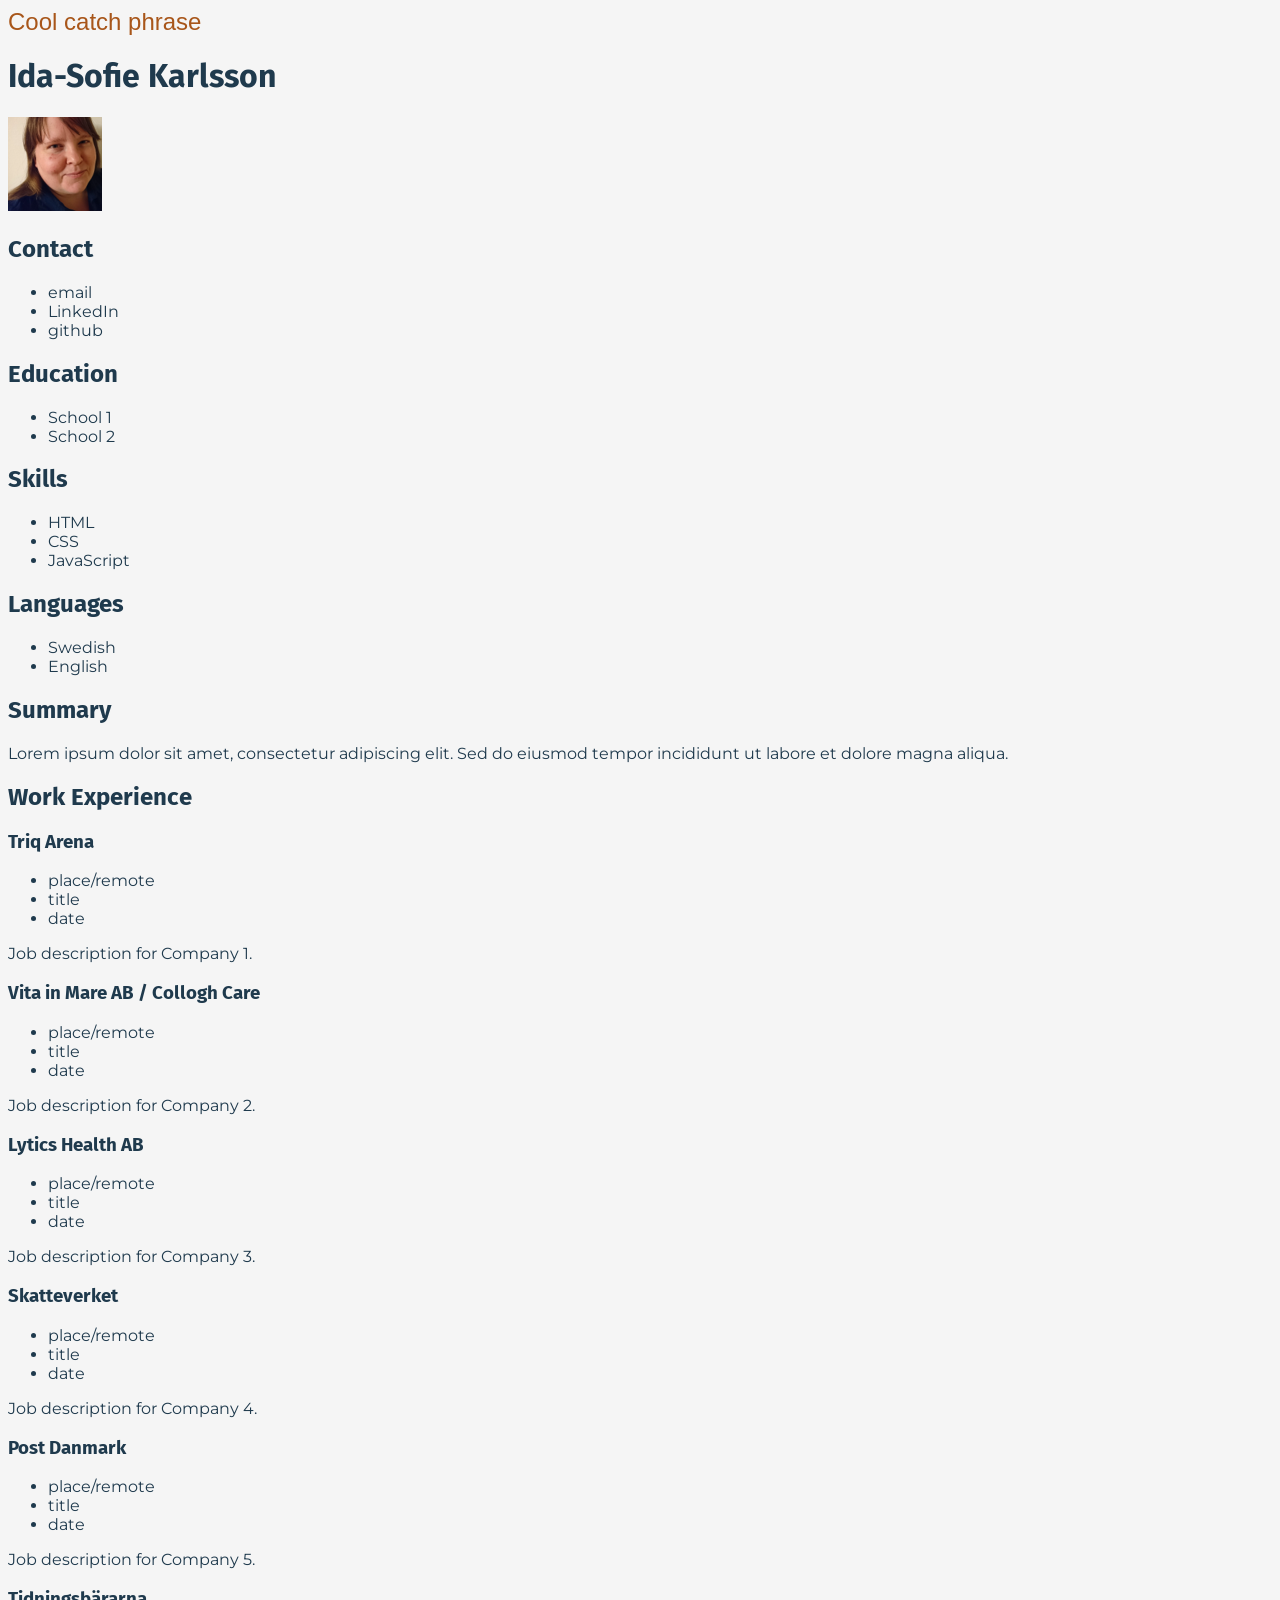
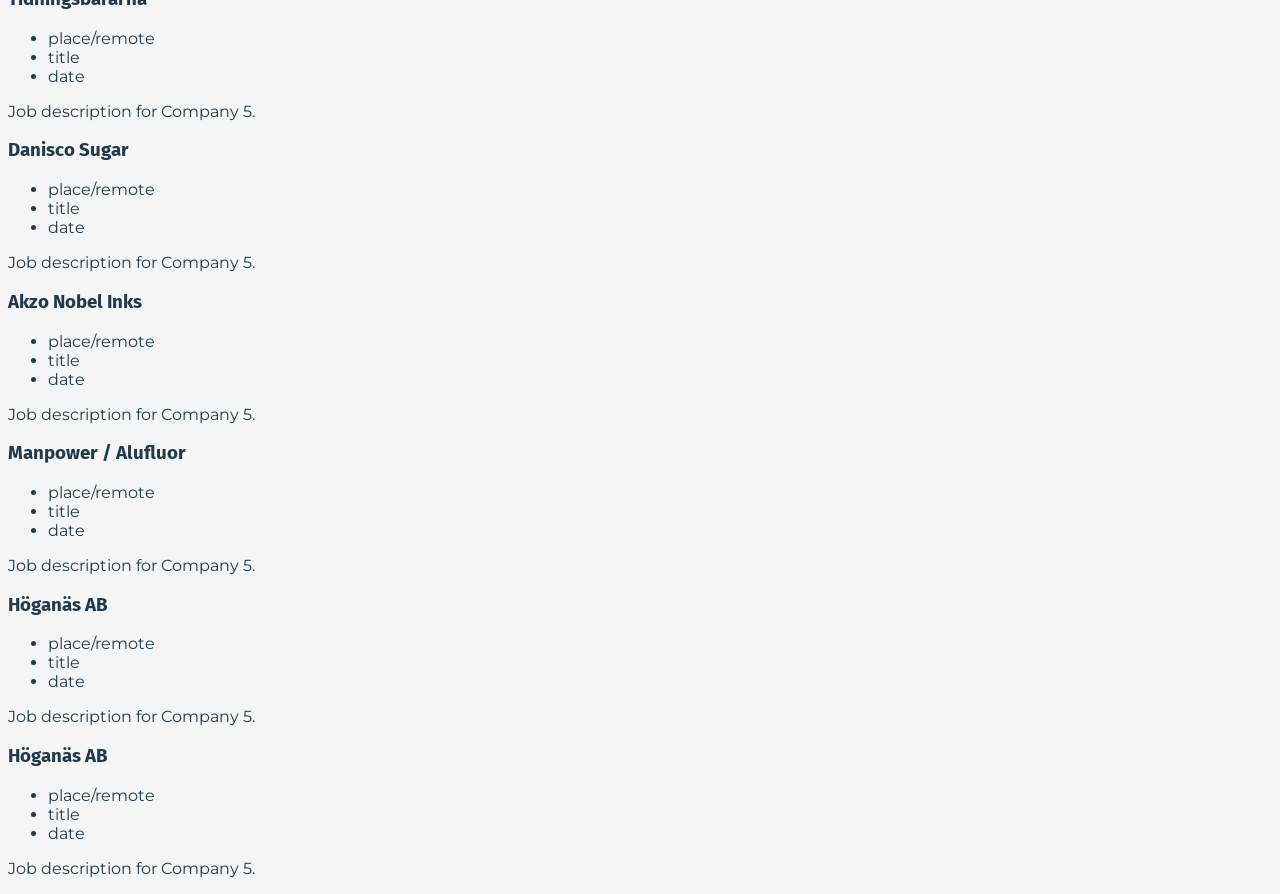
==== index.html @ bc1a405c "fonts and color" ====
<!DOCTYPE html>
<html lang="en">
<head>
    <meta charset="UTF-8">
    <meta name="viewport" content="width=device-width, initial-scale=1.0">
    <title>Ida-Sofie Karlsson</title>
    <link rel="preconnect" href="https://fonts.googleapis.com">
    <link rel="preconnect" href="https://fonts.gstatic.com" crossorigin>
    <link href="https://fonts.googleapis.com/css2?family=Agrave+Pro:wght@100..700&family=Fira+Sans:ital,wght@0,100;0,200;0,300;0,400;0,500;0,600;0,700;0,800;0,900;1,100;1,200;1,300;1,400;1,500;1,600;1,700;1,800;1,900&family=Montserrat:ital,wght@0,100..900;1,100..900&display=swap" rel="stylesheet">
    <link rel="stylesheet" href="https://necolas.github.io/normalize.css/8.0.1/normalize.css">
    <link rel="stylesheet" href="styles/styles.css">
</head>

<body>
    <header class="header">
        <div class="header-content">
            <span>Cool catch phrase</span>
            <h1>Ida-Sofie Karlsson</h1>
        </div>

        <div class="header-img">
            <img src="/images/Bild2.png" alt="Ida-Sofie Karlsson">
        </div>
    </header>

    <main>
        <!-- Narrow section to the left, Section for contact, education, skills, and languages -->
        <section class="section-details">
            <!-- Contact section -->
            <div class="contact-info">
                <h2>Contact</h2>
                <ul>    
                    <li>email</li>
                    <li>LinkedIn</li>
                    <li>github</li>
                </ul>
            </div>
            <!-- Education section -->
            <div class="div-education">
                <h2>Education</h2>
                <ul>
                    <li>School 1</li>
                    <li>School 2</li>
                </ul>
            </div>
            <!-- Skills section -->
            <div class="div-skills">
                <h2>Skills</h2>
                <ul>
                    <li>HTML</li>
                    <li>CSS</li>
                    <li>JavaScript</li>
                </ul>
            </div>
            <!-- Languages section -->
            <div class="div-languages">
                <h2>Languages</h2>
                <ul>
                    <li>Swedish</li>
                    <li>English</li>
                </ul>
            </div>
        </section>
        <!-- Main section for summary and work experience -->
        <section class="section-main">
            <!-- Summary section -->
            <div class="div-summary">
                <h2>Summary</h2>
                <p>Lorem ipsum dolor sit amet, 
                    consectetur adipiscing elit. Sed do eiusmod tempor incididunt ut labore et dolore magna aliqua.</p>
            </div>
            <!-- Work experience section -->
            <div class="div-experience">
                <h2>Work Experience</h2>
                <div class="jobb">
                    <h3>Triq Arena</h3>
                    <ul>
                        <li>place/remote</li>
                        <li>title</li>
                        <li>date</li>
                    </ul>
                    <p>Job description for Company 1.</p>
                </div>
                <div class="jobb">
                    <h3>Vita in Mare AB / Collogh Care</h3>
                    <ul>
                        <li>place/remote</li>
                        <li>title</li>
                        <li>date</li>
                    </ul>
                    <p>Job description for Company 2.</p>
                </div>
                <div class="jobb">
                    <h3>Lytics Health AB</h3>
                    <ul>
                        <li>place/remote</li>
                        <li>title</li>
                        <li>date</li>
                    </ul>
                    <p>Job description for Company 3.</p>
                </div>
                <div class="jobb">
                    <h3>Skatteverket</h3>
                    <ul>
                        <li>place/remote</li>
                        <li>title</li>
                        <li>date</li>
                    </ul>
                    <p>Job description for Company 4.</p>
                </div>
                <div class="jobb">
                    <h3>Post Danmark</h3>
                    <ul>
                        <li>place/remote</li>
                        <li>title</li>
                        <li>date</li>
                    </ul>
                    <p>Job description for Company 5.</p>
                </div>
                <div class="jobb">
                    <h3>Tidningsbärarna</h3>
                    <ul>
                        <li>place/remote</li>
                        <li>title</li>
                        <li>date</li>
                    </ul>
                    <p>Job description for Company 5.</p>
                </div>
                <div class="jobb">
                    <h3>Danisco Sugar</h3>
                    <ul>
                        <li>place/remote</li>
                        <li>title</li>
                        <li>date</li>
                    </ul>
                    <p>Job description for Company 5.</p>
                </div>
                <div class="jobb">
                    <h3>Akzo Nobel Inks</h3>
                    <ul>
                        <li>place/remote</li>
                        <li>title</li>
                        <li>date</li>
                    </ul>
                    <p>Job description for Company 5.</p>
                </div>
                <div class="jobb">
                    <h3>Manpower / Alufluor</h3>
                    <ul>
                        <li>place/remote</li>
                        <li>title</li>
                        <li>date</li>
                    </ul>
                    <p>Job description for Company 5.</p>
                </div>
                <div class="jobb">
                    <h3>Höganäs AB</h3>
                    <ul>
                        <li>place/remote</li>
                        <li>title</li>
                        <li>date</li>
                    </ul>
                    <p>Job description for Company 5.</p>
                </div>
                <div class="jobb">
                    <h3>Höganäs AB</h3>
                    <ul>
                        <li>place/remote</li>
                        <li>title</li>
                        <li>date</li>
                    </ul>
                    <p>Job description for Company 5.</p>
                </div>
            </div>

        </section>

    </main>
    <footer>

    </footer>
</body>
</html>
---- styles/styles.css ----
/* General styles 
fonts:  font-family: "Agrave Pro"       span
        font-family: "Fira Sans"        h1, h2, h3, h4, h5, h6
        font-family: "Montserrat"       p, li, a

Colors
Role	        Name	        Hex	        Use
Tone 1 (dark)	Deep slate	    #1F3A4D	    Name, headings, body text
Tone 2 (mid)	Dusty blue	    #4F6F80	    Subheadings, dates, bullets, secondary text
Tone 3 (light)	Mist	        #D3DEE4	    Divider lines, sidebar tint, borders
Contrast	    Burnt copper	#A8561A	    Links, hover states, one small detail like a heading underline
Base	        White	        #FFFFFF	    Page background
*/

/*all fonts, same everywhere*/
span {
    font-family: "Agrave Pro", sans-serif;
    font-weight: 400;
    font-style: cursive;
    font-size: 24px;
    color: #A8561A
}
h1, h2, h3, h4, h5, h6 {    
    font-family: "Fira Sans", sans-serif;
    color: #1F3A4D;
}
p, li {
    font-family: "Montserrat", sans-serif;
    color: #1F3A4D;
}
a, a:hover, a:active, a:visited, a:focus {
    font-family: "Montserrat", sans-serif;
    color: #A8561A;
    text-decoration: none;
}

body {
    background-color: whitesmoke;
}
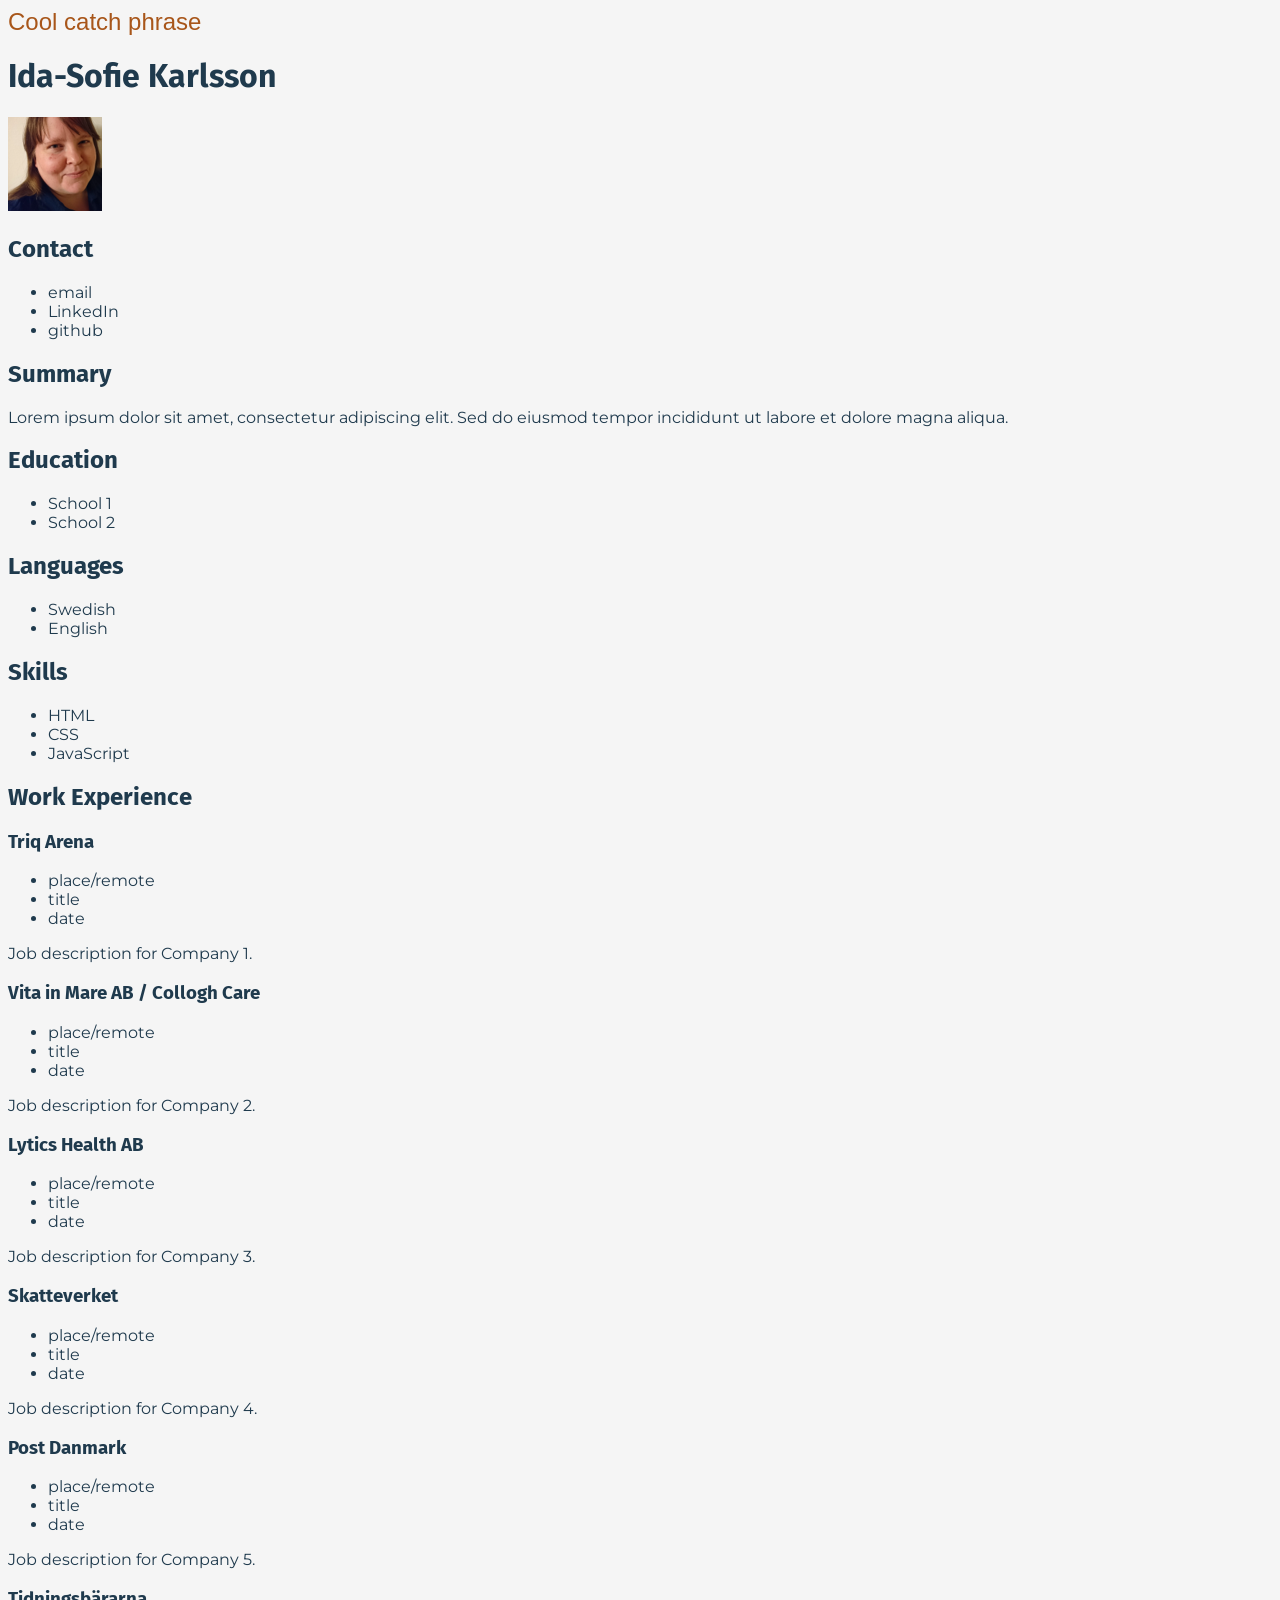
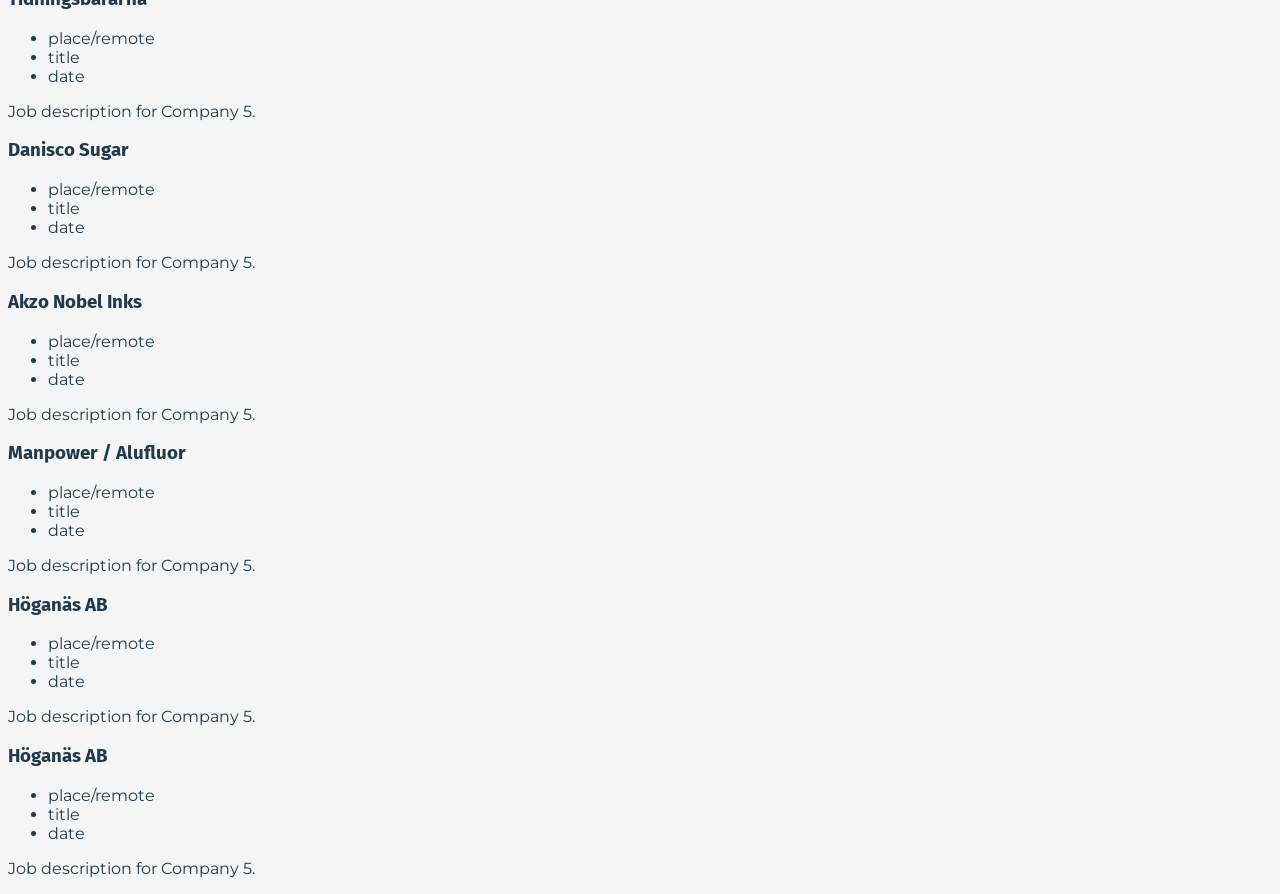
==== commit ebfebe55: "wip, testing img link" ====
--- a/index.html
+++ b/index.html
@@ -19,13 +19,12 @@
         </div>
 
         <div class="header-img">
-            <img src="/images/Bild2.png" alt="Ida-Sofie Karlsson">
+            <img src="images/Bild2.png" alt="Ida-Sofie Karlsson">
         </div>
     </header>
 
     <main>
-        <!-- Narrow section to the left, Section for contact, education, skills, and languages -->
-        <section class="section-details">
+        <section class="section-contact-summary">
             <!-- Contact section -->
             <div class="contact-info">
                 <h2>Contact</h2>
@@ -35,12 +34,30 @@
                     <li>github</li>
                 </ul>
             </div>
+            <!-- Summary section -->
+            <div class="div-summary">
+                <h2>Summary</h2>
+                <p>Lorem ipsum dolor sit amet, 
+                    consectetur adipiscing elit. Sed do eiusmod tempor incididunt ut labore et dolore magna aliqua.</p>
+            </div>
+        </section>
+        
+        <!-- Narrow section to the left, Section for contact, education, skills, and languages -->
+        <section class="section-details">
             <!-- Education section -->
             <div class="div-education">
                 <h2>Education</h2>
                 <ul>
                     <li>School 1</li>
                     <li>School 2</li>
+                </ul>
+            </div>
+            <!-- Languages section -->
+            <div class="div-languages">
+                <h2>Languages</h2>
+                <ul>
+                    <li>Swedish</li>
+                    <li>English</li>
                 </ul>
             </div>
             <!-- Skills section -->
@@ -52,23 +69,9 @@
                     <li>JavaScript</li>
                 </ul>
             </div>
-            <!-- Languages section -->
-            <div class="div-languages">
-                <h2>Languages</h2>
-                <ul>
-                    <li>Swedish</li>
-                    <li>English</li>
-                </ul>
-            </div>
         </section>
         <!-- Main section for summary and work experience -->
-        <section class="section-main">
-            <!-- Summary section -->
-            <div class="div-summary">
-                <h2>Summary</h2>
-                <p>Lorem ipsum dolor sit amet, 
-                    consectetur adipiscing elit. Sed do eiusmod tempor incididunt ut labore et dolore magna aliqua.</p>
-            </div>
+        <section class="section-main">    
             <!-- Work experience section -->
             <div class="div-experience">
                 <h2>Work Experience</h2>
--- a/styles/styles.css
+++ b/styles/styles.css
@@ -34,8 +34,30 @@
     text-decoration: none;
 }
 
+/* Body styles */
 body {
     background-color: whitesmoke;
 }
 
+/* Header styles */
+.header {
 
+}
+.header-content {
+
+}
+.header-img{
+    
+}
+
+.section-contact-summary {
+
+}
+.contact-info {
+
+}
+.div-summary {
+
+}
+
+
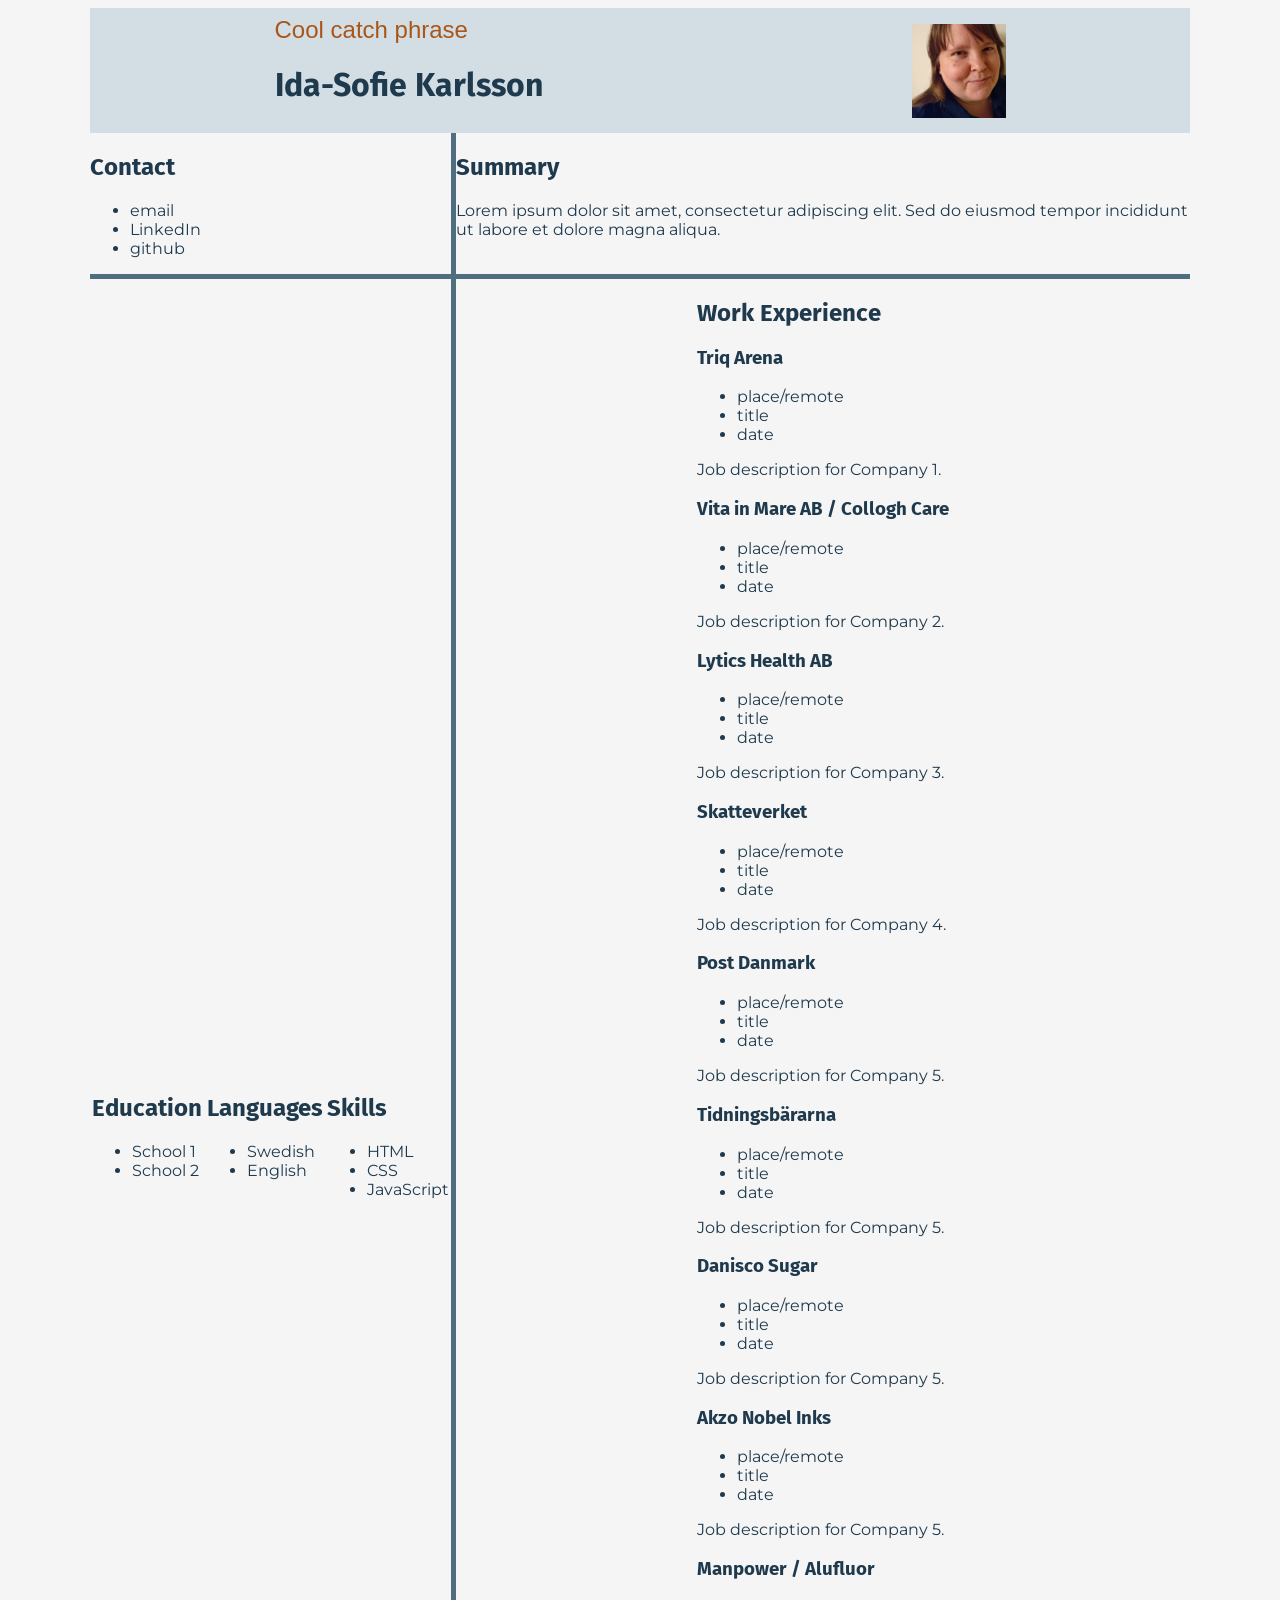
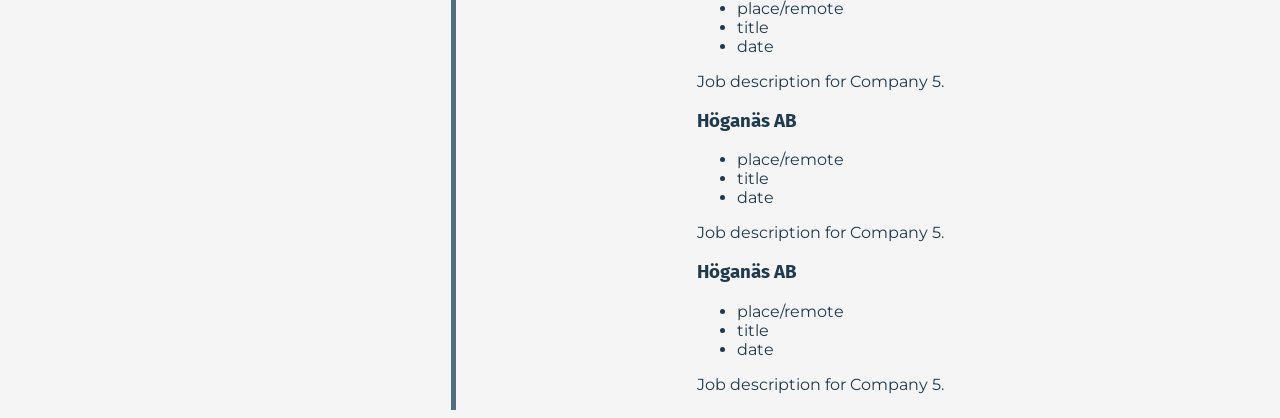
==== commit b625a169: "starting on structure" ====
--- a/index.html
+++ b/index.html
@@ -19,14 +19,15 @@
         </div>
 
         <div class="header-img">
-            <img src="images/Bild2.png" alt="Ida-Sofie Karlsson">
+            <img src="images/Bild2.png" alt="Ida-Sofie Karlsson">       
+            <!-- OBS: no "/" before search path, otherwise github page img doesn't load -->
         </div>
     </header>
 
     <main>
         <section class="section-contact-summary">
             <!-- Contact section -->
-            <div class="contact-info">
+            <div class="div-contact-info">
                 <h2>Contact</h2>
                 <ul>    
                     <li>email</li>
@@ -42,7 +43,9 @@
             </div>
         </section>
         
-        <!-- Narrow section to the left, Section for contact, education, skills, and languages -->
+        <!-- Div with sections details and main -->
+        <div class="div-sections">
+            <!-- Narrow section to the left, Section for education, skills, and languages -->
         <section class="section-details">
             <!-- Education section -->
             <div class="div-education">
@@ -70,7 +73,7 @@
                 </ul>
             </div>
         </section>
-        <!-- Main section for summary and work experience -->
+        <!-- Main section for work experience -->
         <section class="section-main">    
             <!-- Work experience section -->
             <div class="div-experience">
@@ -177,6 +180,9 @@
             </div>
 
         </section>
+        </div>
+
+        
 
     </main>
     <footer>
--- a/styles/styles.css
+++ b/styles/styles.css
@@ -6,8 +6,8 @@
 Colors
 Role	        Name	        Hex	        Use
 Tone 1 (dark)	Deep slate	    #1F3A4D	    Name, headings, body text
-Tone 2 (mid)	Dusty blue	    #4F6F80	    Subheadings, dates, bullets, secondary text
-Tone 3 (light)	Mist	        #D3DEE4	    Divider lines, sidebar tint, borders
+Tone 2 (mid)	Dusty blue	    #4F6F80	    Subheadings, dates, bullets, secondary text, Divider lines, borders
+Tone 3 (light)	Mist	        #D3DEE4	     sidebar tint, 
 Contrast	    Burnt copper	#A8561A	    Links, hover states, one small detail like a heading underline
 Base	        White	        #FFFFFF	    Page background
 */
@@ -41,23 +41,114 @@
 
 /* Header styles */
 .header {
+    max-width: 1100px;
+    width: 100%;
+    min-height: 125px;
+    height: 100%;
+    margin: auto;
+    display: flex;
+    justify-content: space-around;
+    background-color: #D3DEE4;
 
 }
 .header-content {
+    display: flex;
+    flex-direction: column;
+    justify-content: center;
+    align-items: flex-start;
 
 }
 .header-img{
+    display: flex;
+    flex-direction: column;
+    justify-content: center;
+    align-items: flex-start;
+}
+
+/* Main section styles */
+main {
     
 }
 
+/* Div containing both the narrow section and the main section */
+.div-sections {
+    max-width: 1100px;
+    width: 100%;
+    min-height: 125px;
+    height: 100%;
+    margin: auto;
+    display: flex;
+    justify-content: space-around;
+}
+
 .section-contact-summary {
+    max-width: 1100px;
+    width: 100%;
+    min-height: 125px;
+    height: 100%;
+    margin: auto;
+    display: flex;
+    justify-content: space-around;
+    border-bottom: 5px solid #4F6F80;
+    
+}
+.div-contact-info {
+    width: 33%;
+}
+.div-summary {
+    width: 67%;
+    border-left: 5px solid #4F6F80;
+}
+
+/*Narrow section to the left, Section for education, skills, and languages*/
+.section-details {
+    max-width: 1100px;
+    width: 33%;
+    min-height: 125px;
+    height: 100%;
+    margin: auto;
+    display: flex;
+    justify-content: space-around;
+}
+.div-education {
 
 }
-.contact-info {
+.div-languages {
+    
+}
+.div-skills {
+    
+}
+
+/*Main section for work experience*/
+.section-main {
+    max-width: 1100px;
+    width: 67%;
+    min-height: 125px;
+    height: 100%;
+    margin: auto;
+    display: flex;
+    justify-content: space-around;
+    border-left: 5px solid #4F6F80;
+}
+.div-experience {
+    
+}
+.div-experience h2 {
 
 }
-.div-summary {
+.jobb {
 
 }
+.jobb h3 {
 
+}
+.jobb ul {
 
+}
+.jobb ul li {
+
+}
+.jobb p {
+
+}
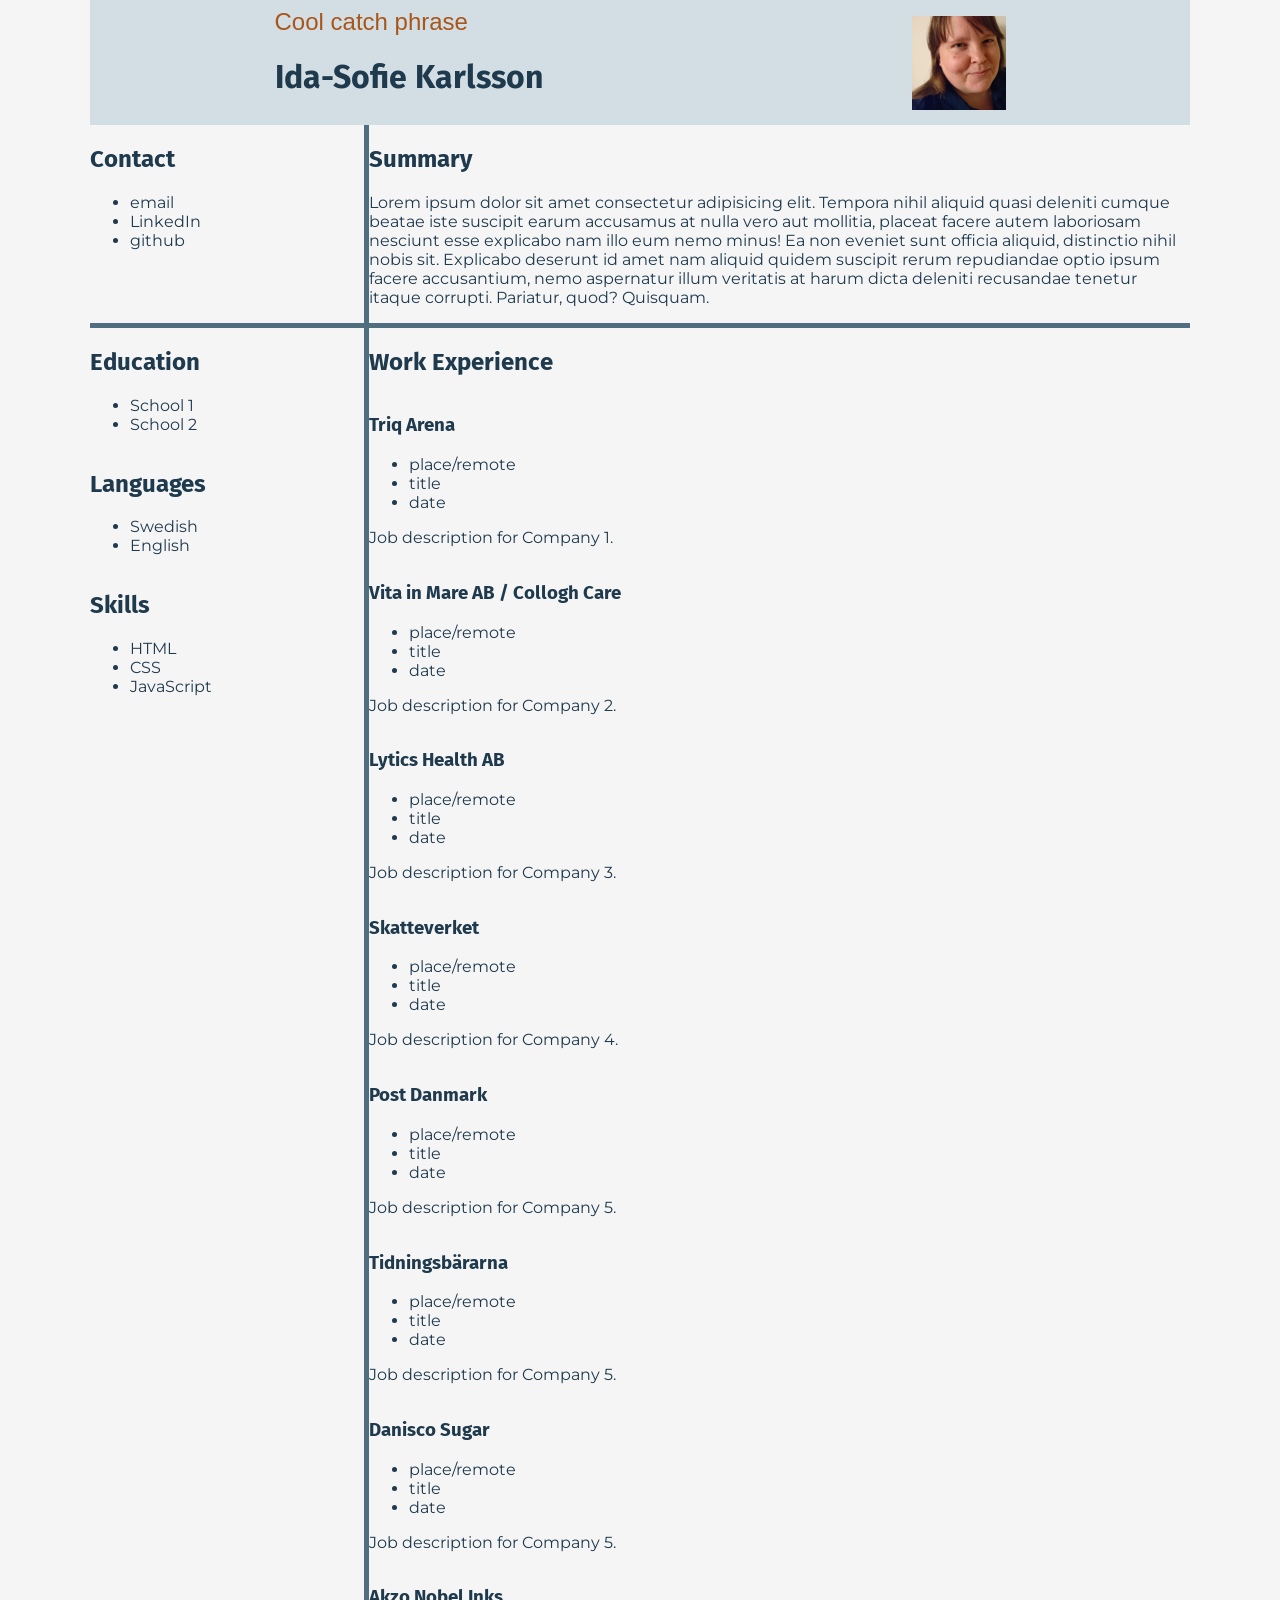
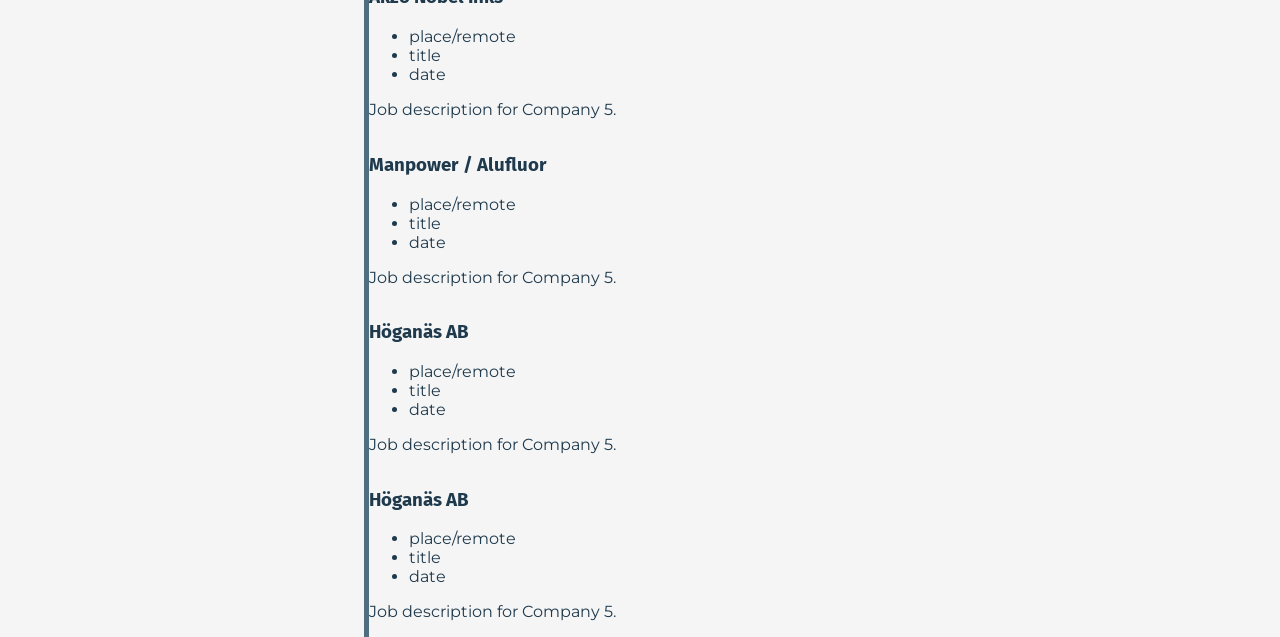
==== commit 86e2b0e0: "working  on structure" ====
--- a/index.html
+++ b/index.html
@@ -38,45 +38,48 @@
             <!-- Summary section -->
             <div class="div-summary">
                 <h2>Summary</h2>
-                <p>Lorem ipsum dolor sit amet, 
-                    consectetur adipiscing elit. Sed do eiusmod tempor incididunt ut labore et dolore magna aliqua.</p>
+                <p>Lorem ipsum dolor sit amet consectetur adipisicing elit. Tempora nihil aliquid quasi deleniti cumque 
+                    beatae iste suscipit earum accusamus at nulla vero aut mollitia, placeat facere autem laboriosam 
+                    nesciunt esse explicabo nam illo eum nemo minus! Ea non eveniet sunt officia aliquid, distinctio 
+                    nihil nobis sit. Explicabo deserunt id amet nam aliquid quidem suscipit rerum repudiandae optio ipsum 
+                    facere accusantium, nemo aspernatur illum veritatis at harum dicta deleniti recusandae tenetur 
+                    itaque corrupti. Pariatur, quod? Quisquam.</p>
             </div>
         </section>
         
-        <!-- Div with sections details and main -->
+        <!-- Div with sections details and section work experience-->
         <div class="div-sections">
             <!-- Narrow section to the left, Section for education, skills, and languages -->
-        <section class="section-details">
-            <!-- Education section -->
-            <div class="div-education">
-                <h2>Education</h2>
-                <ul>
-                    <li>School 1</li>
-                    <li>School 2</li>
-                </ul>
-            </div>
-            <!-- Languages section -->
-            <div class="div-languages">
-                <h2>Languages</h2>
-                <ul>
-                    <li>Swedish</li>
-                    <li>English</li>
-                </ul>
-            </div>
-            <!-- Skills section -->
-            <div class="div-skills">
-                <h2>Skills</h2>
-                <ul>
-                    <li>HTML</li>
-                    <li>CSS</li>
-                    <li>JavaScript</li>
-                </ul>
-            </div>
-        </section>
-        <!-- Main section for work experience -->
-        <section class="section-main">    
-            <!-- Work experience section -->
-            <div class="div-experience">
+            <section class="section-details">
+                <!-- Education section -->
+                <div class="div-education">
+                    <h2>Education</h2>
+                    <ul>
+                        <li>School 1</li>
+                        <li>School 2</li>
+                    </ul>
+                </div>
+                <!-- Languages section -->
+                <div class="div-languages">
+                    <h2>Languages</h2>
+                    <ul>
+                        <li>Swedish</li>
+                        <li>English</li>
+                    </ul>
+                </div>
+                <!-- Skills section -->
+                <div class="div-skills">
+                    <h2>Skills</h2>
+                    <ul>
+                        <li>HTML</li>
+                        <li>CSS</li>
+                        <li>JavaScript</li>
+                    </ul>
+                </div>
+            </section>
+            <!-- Main section for work experience -->
+            <section class="section-work-experience">    
+                <!-- Work experience section -->
                 <h2>Work Experience</h2>
                 <div class="jobb">
                     <h3>Triq Arena</h3>
@@ -177,16 +180,10 @@
                     </ul>
                     <p>Job description for Company 5.</p>
                 </div>
-            </div>
-
-        </section>
+            </section>
         </div>
-
-        
-
     </main>
     <footer>
-
     </footer>
 </body>
 </html>
--- a/styles/styles.css
+++ b/styles/styles.css
@@ -16,7 +16,6 @@
 span {
     font-family: "Agrave Pro", sans-serif;
     font-weight: 400;
-    font-style: cursive;
     font-size: 24px;
     color: #A8561A
 }
@@ -37,19 +36,19 @@
 /* Body styles */
 body {
     background-color: whitesmoke;
+    max-width: 1100px;
+    width: 100%;
+    
+    margin: auto;
 }
 
 /* Header styles */
 .header {
-    max-width: 1100px;
-    width: 100%;
     min-height: 125px;
     height: 100%;
-    margin: auto;
     display: flex;
     justify-content: space-around;
     background-color: #D3DEE4;
-
 }
 .header-content {
     display: flex;
@@ -66,49 +65,34 @@
 }
 
 /* Main section styles */
-main {
-    
-}
 
-/* Div containing both the narrow section and the main section */
-.div-sections {
-    max-width: 1100px;
-    width: 100%;
-    min-height: 125px;
-    height: 100%;
-    margin: auto;
-    display: flex;
-    justify-content: space-around;
-}
-
+/* Div containing both the contact section and the summary section */
 .section-contact-summary {
-    max-width: 1100px;
-    width: 100%;
-    min-height: 125px;
-    height: 100%;
-    margin: auto;
     display: flex;
     justify-content: space-around;
     border-bottom: 5px solid #4F6F80;
     
 }
 .div-contact-info {
-    width: 33%;
+    width: 25%;
 }
 .div-summary {
-    width: 67%;
+    width: 75%;
     border-left: 5px solid #4F6F80;
+}
+
+/* Div with sections details and section work experience */
+.div-sections {
+    display: flex;
+    justify-content: space-around;
 }
 
 /*Narrow section to the left, Section for education, skills, and languages*/
 .section-details {
-    max-width: 1100px;
-    width: 33%;
-    min-height: 125px;
-    height: 100%;
-    margin: auto;
+    width: 25%;
     display: flex;
-    justify-content: space-around;
+    flex-direction: column;
+    align-content: flex-start;
 }
 .div-education {
 
@@ -121,20 +105,15 @@
 }
 
 /*Main section for work experience*/
-.section-main {
-    max-width: 1100px;
-    width: 67%;
-    min-height: 125px;
-    height: 100%;
-    margin: auto;
+.section-work-experience {
+    width: 75%;
     display: flex;
-    justify-content: space-around;
+    flex-direction: column;
+    align-content: flex-start; 
     border-left: 5px solid #4F6F80;
 }
-.div-experience {
-    
-}
-.div-experience h2 {
+
+.section-work-experience h2 {
 
 }
 .jobb {
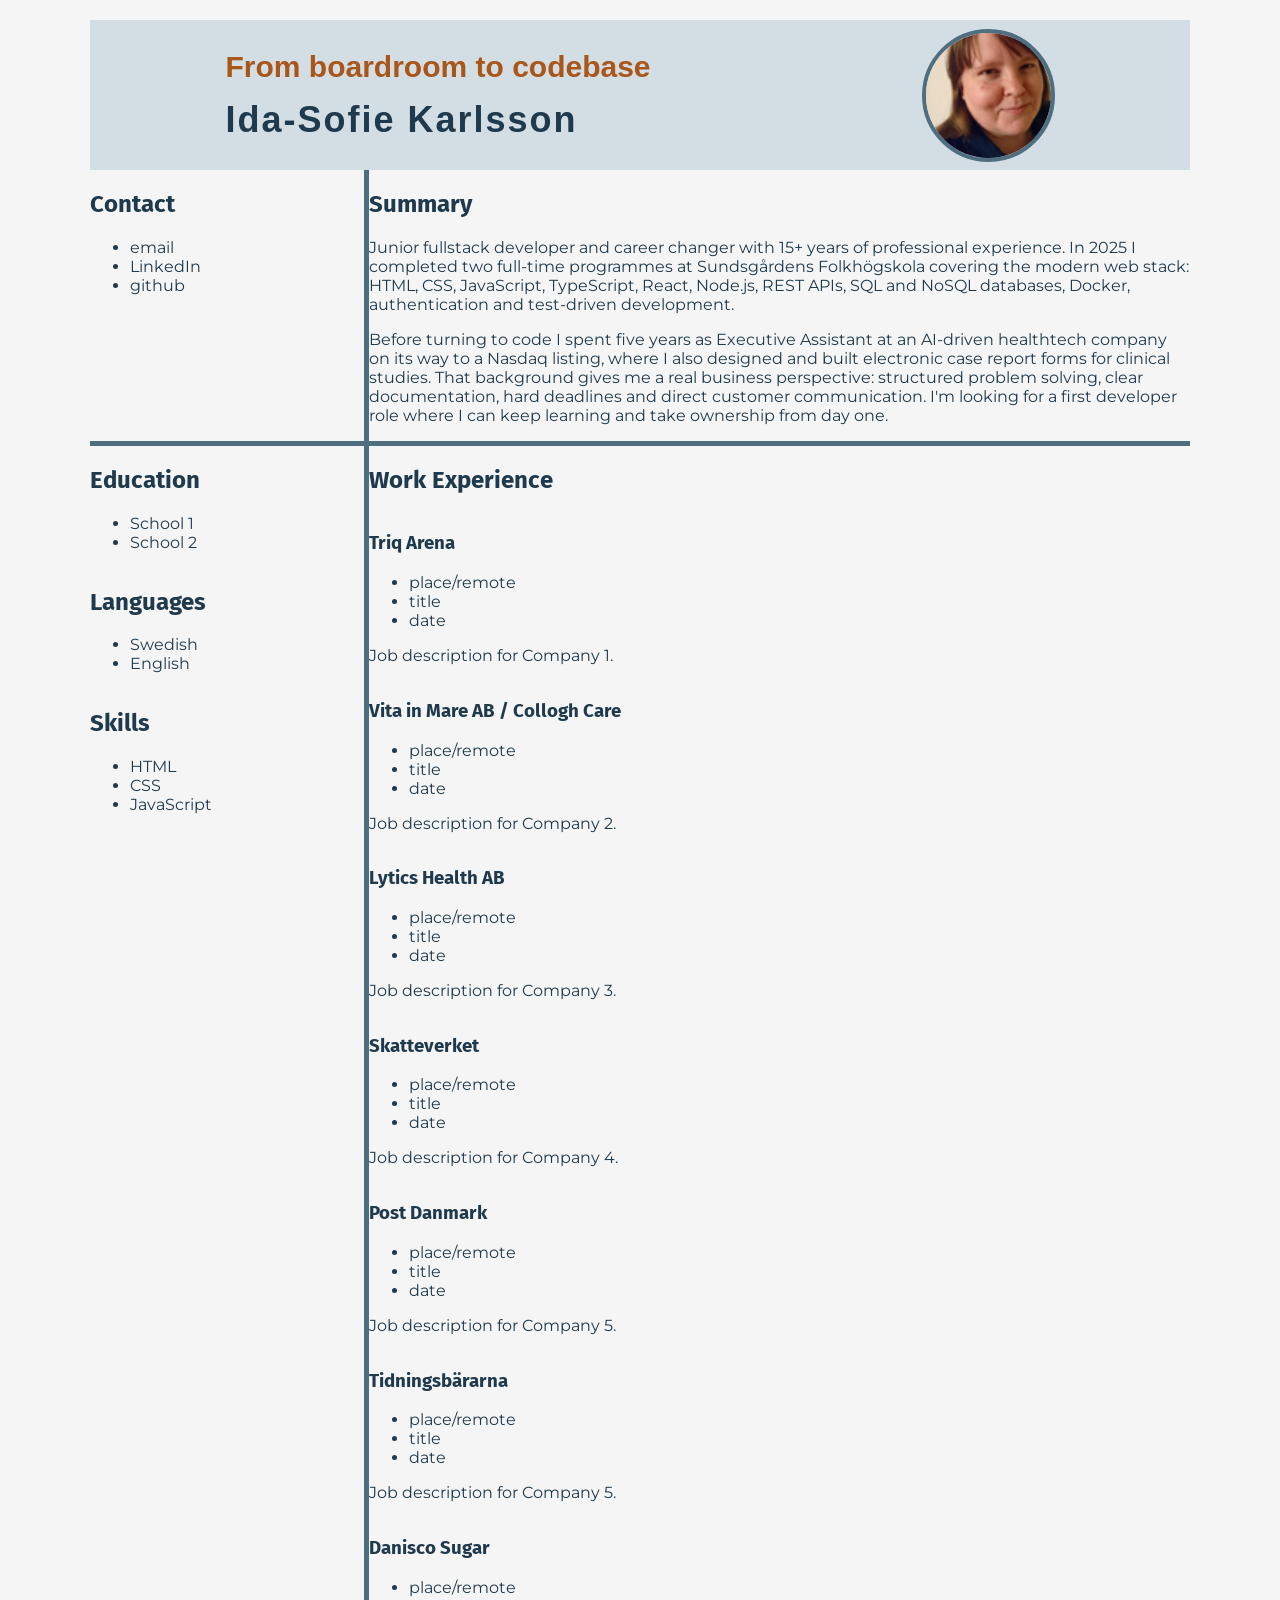
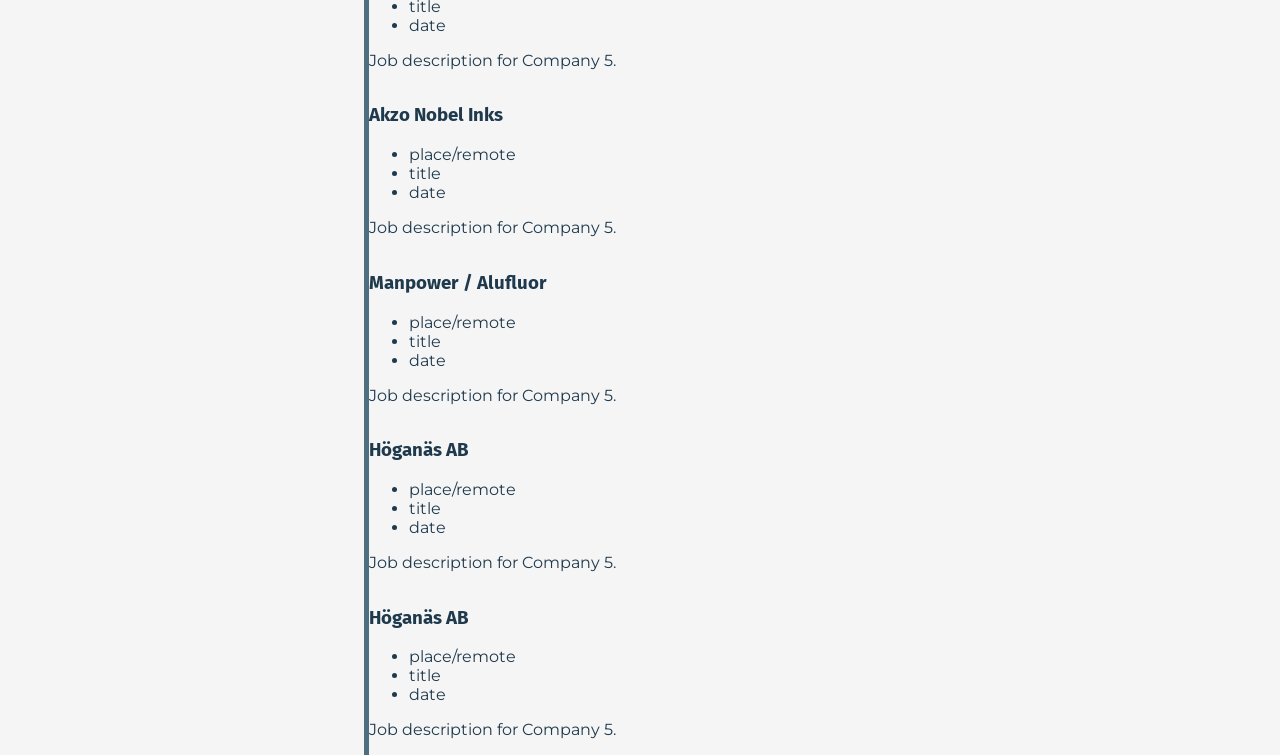
==== commit 3f13fa0c: "header is done" ====
--- a/index.html
+++ b/index.html
@@ -14,12 +14,12 @@
 <body>
     <header class="header">
         <div class="header-content">
-            <span>Cool catch phrase</span>
+            <span>From boardroom to codebase</span>
             <h1>Ida-Sofie Karlsson</h1>
         </div>
 
         <div class="header-img">
-            <img src="images/Bild2.png" alt="Ida-Sofie Karlsson">       
+            <img src="images/Bild2.png" alt="Ida-Sofie Karlsson" >       
             <!-- OBS: no "/" before search path, otherwise github page img doesn't load -->
         </div>
     </header>
@@ -38,12 +38,15 @@
             <!-- Summary section -->
             <div class="div-summary">
                 <h2>Summary</h2>
-                <p>Lorem ipsum dolor sit amet consectetur adipisicing elit. Tempora nihil aliquid quasi deleniti cumque 
-                    beatae iste suscipit earum accusamus at nulla vero aut mollitia, placeat facere autem laboriosam 
-                    nesciunt esse explicabo nam illo eum nemo minus! Ea non eveniet sunt officia aliquid, distinctio 
-                    nihil nobis sit. Explicabo deserunt id amet nam aliquid quidem suscipit rerum repudiandae optio ipsum 
-                    facere accusantium, nemo aspernatur illum veritatis at harum dicta deleniti recusandae tenetur 
-                    itaque corrupti. Pariatur, quod? Quisquam.</p>
+                <p>Junior fullstack developer and career changer with 15+ years of professional experience. 
+                    In 2025 I completed two full-time programmes at Sundsgårdens Folkhögskola covering the modern 
+                    web stack: HTML, CSS, JavaScript, TypeScript, React, Node.js, REST APIs, SQL and NoSQL databases, 
+                    Docker, authentication and test-driven development.</p>
+                <p>Before turning to code I spent five years as Executive Assistant at an AI-driven healthtech company on its way 
+                    to a Nasdaq listing, where I also designed and built electronic case report forms for clinical studies. 
+                    That background gives me a real business perspective: structured problem solving, clear documentation, 
+                    hard deadlines and direct customer communication. I'm looking for a first developer role where I can keep learning 
+                    and take ownership from day one.</p>
             </div>
         </section>
         
--- a/styles/styles.css
+++ b/styles/styles.css
@@ -44,11 +44,12 @@
 
 /* Header styles */
 .header {
-    min-height: 125px;
+    min-height: 150px;
     height: 100%;
     display: flex;
     justify-content: space-around;
     background-color: #D3DEE4;
+    margin-top: 20px;
 }
 .header-content {
     display: flex;
@@ -57,11 +58,32 @@
     align-items: flex-start;
 
 }
+.header-content h1 {
+    font-weight: 800;
+    font-size: 36px;
+    letter-spacing: 2px;
+    margin-top: 15px;
+    margin-bottom: 15px;
+}
+.header-content span {
+    font-weight: 800;
+    font-size: 30px;
+    margin-top: 15px;
+}
 .header-img{
     display: flex;
     flex-direction: column;
     justify-content: center;
     align-items: flex-start;
+    
+}
+.header-img img{
+    
+    width: 125px;
+    height: 125px;
+    object-fit: cover;      /* crops instead of squashing the photo */
+    border-radius: 50%;     /* makes it round */
+    border: 4px solid #4F6F80;
 }
 
 /* Main section styles */
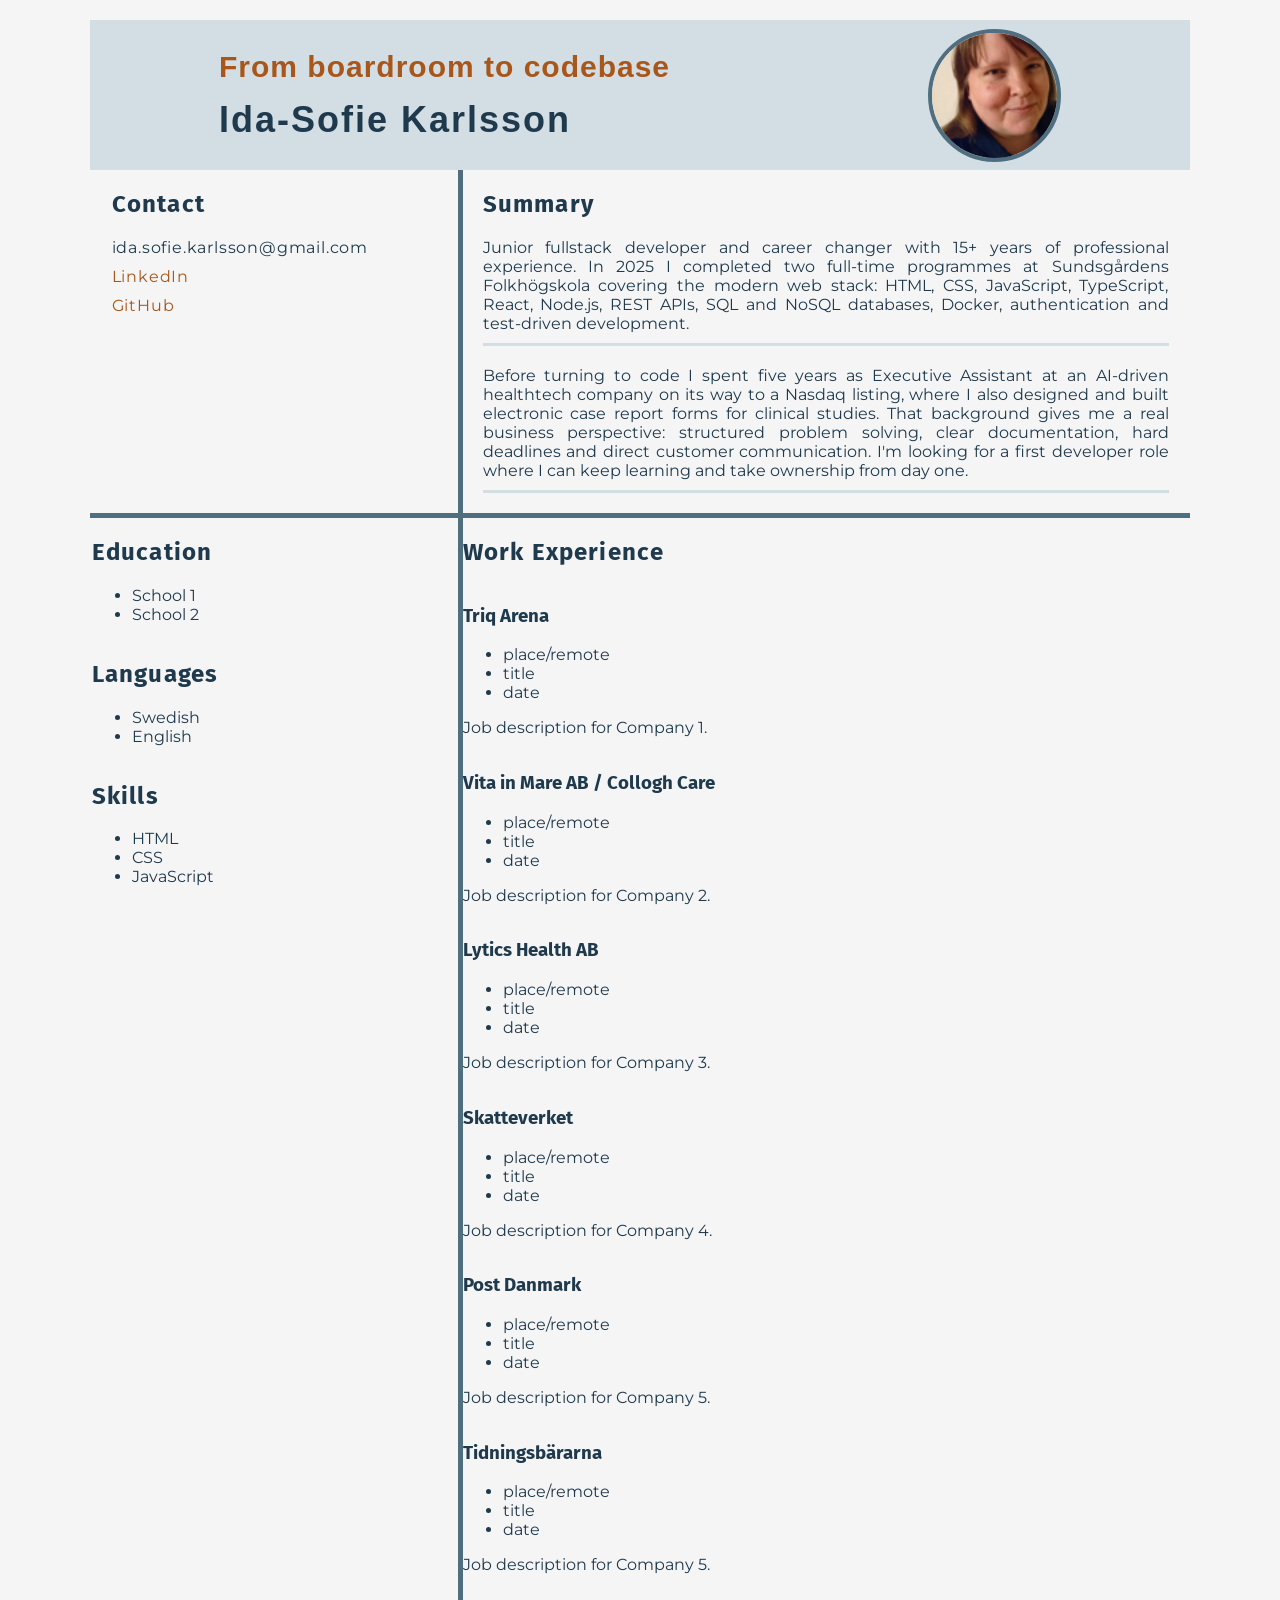
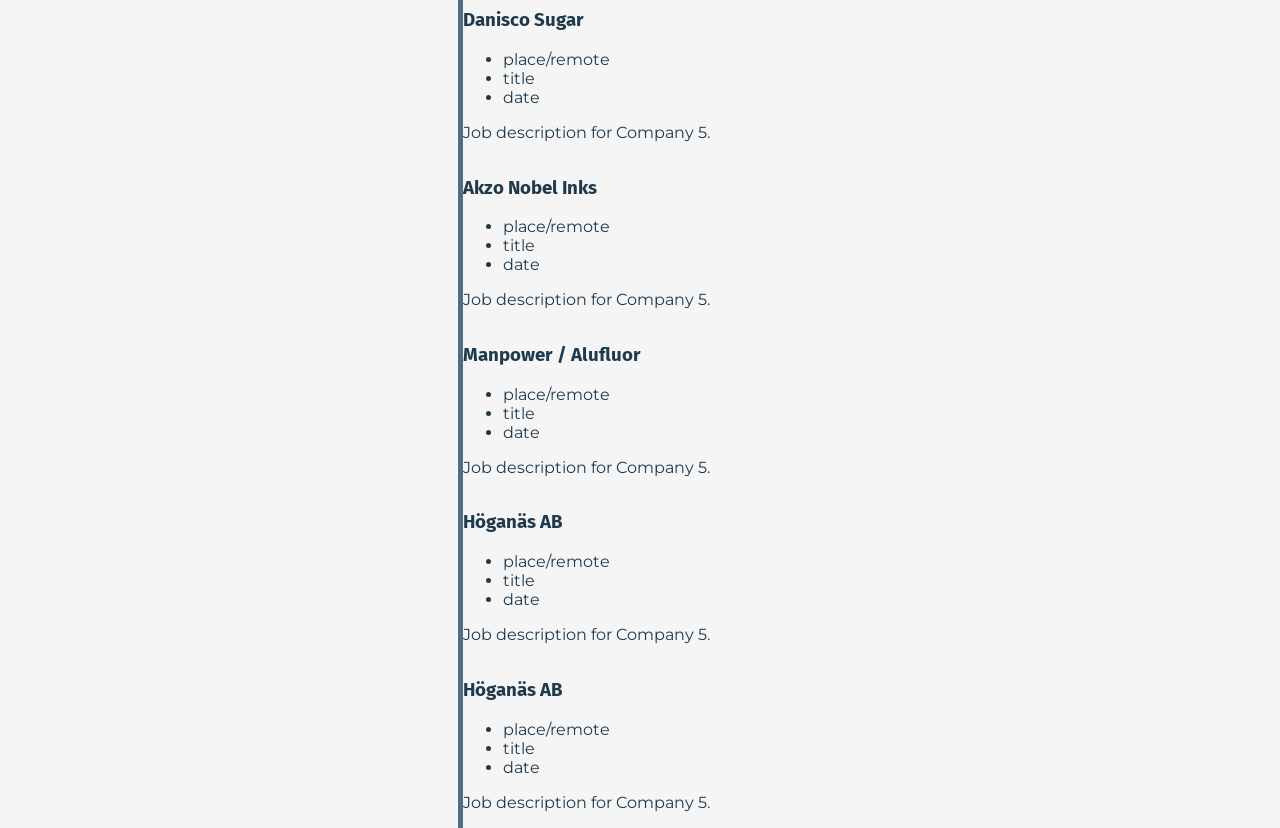
==== commit bfb2b06b: "contact-summary is done" ====
--- a/index.html
+++ b/index.html
@@ -30,9 +30,9 @@
             <div class="div-contact-info">
                 <h2>Contact</h2>
                 <ul>    
-                    <li>email</li>
-                    <li>LinkedIn</li>
-                    <li>github</li>
+                    <li>ida.sofie.karlsson<wbr>@gmail.com</li>
+                    <li><a href="https://www.linkedin.com/in/idasofiekarlsson/" target="_blank">LinkedIn</a></li>
+                    <li><a href="https://github.com/IdaSofieKarlsson" target="_blank">GitHub</a></li>
                 </ul>
             </div>
             <!-- Summary section -->
--- a/styles/styles.css
+++ b/styles/styles.css
@@ -23,6 +23,9 @@
     font-family: "Fira Sans", sans-serif;
     color: #1F3A4D;
 }
+h2 {
+    letter-spacing: 1.2px;
+}
 p, li {
     font-family: "Montserrat", sans-serif;
     color: #1F3A4D;
@@ -31,6 +34,7 @@
     font-family: "Montserrat", sans-serif;
     color: #A8561A;
     text-decoration: none;
+    cursor: crosshair;
 }
 
 /* Body styles */
@@ -69,16 +73,15 @@
     font-weight: 800;
     font-size: 30px;
     margin-top: 15px;
+    letter-spacing: 1px;
 }
 .header-img{
     display: flex;
     flex-direction: column;
     justify-content: center;
     align-items: flex-start;
-    
 }
 .header-img img{
-    
     width: 125px;
     height: 125px;
     object-fit: cover;      /* crops instead of squashing the photo */
@@ -93,15 +96,46 @@
     display: flex;
     justify-content: space-around;
     border-bottom: 5px solid #4F6F80;
-    
 }
 .div-contact-info {
-    width: 25%;
+    width: 33%;
 }
+.div-contact-info h2 {
+    margin-top: 20px;
+    margin-left: 20px;
+    margin-bottom: 20px;
+}
+.div-contact-info ul {
+    list-style-type: none; /* Remove bullets */
+    padding: 0; /* Remove padding */
+    margin: 20px; /* Remove margins */
+}
+.div-contact-info li {
+    margin-bottom: 10px;
+    letter-spacing: 0.8px;
+    overflow-wrap: anywhere;
+}
+
 .div-summary {
-    width: 75%;
+    width: 66%;
     border-left: 5px solid #4F6F80;
 }
+.div-summary h2 {
+    margin-top: 20px;
+    margin-left: 20px;
+    margin-right: 20px;
+}
+.div-summary p {
+    text-align: justify;
+    margin-left: 20px;
+    margin-right: 20px;
+    margin-top: 20px;
+    margin-bottom: 20px;
+    border-bottom: 3px solid #D3DEE4;
+    padding-bottom: 10px;
+}
+
+
 
 /* Div with sections details and section work experience */
 .div-sections {
@@ -111,7 +145,7 @@
 
 /*Narrow section to the left, Section for education, skills, and languages*/
 .section-details {
-    width: 25%;
+    width: 33%;
     display: flex;
     flex-direction: column;
     align-content: flex-start;
@@ -128,7 +162,7 @@
 
 /*Main section for work experience*/
 .section-work-experience {
-    width: 75%;
+    width: 66%;
     display: flex;
     flex-direction: column;
     align-content: flex-start; 
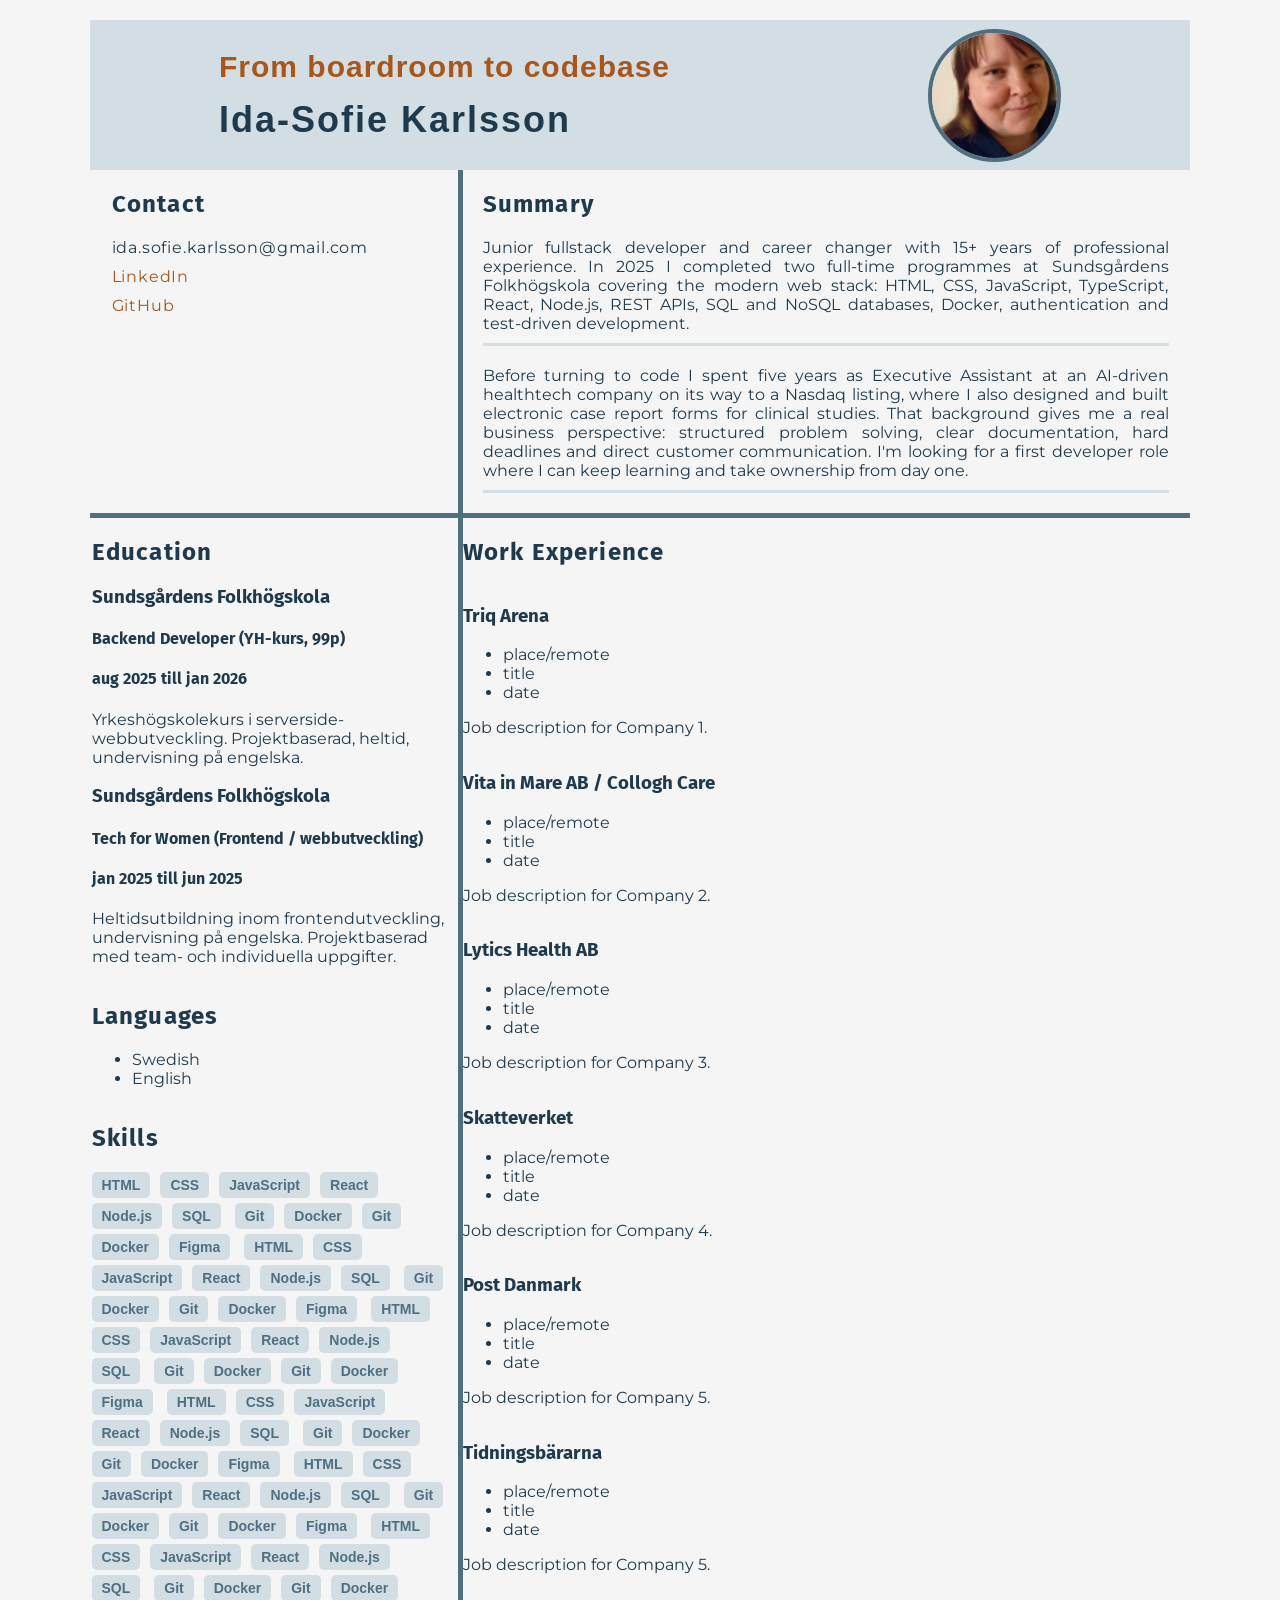
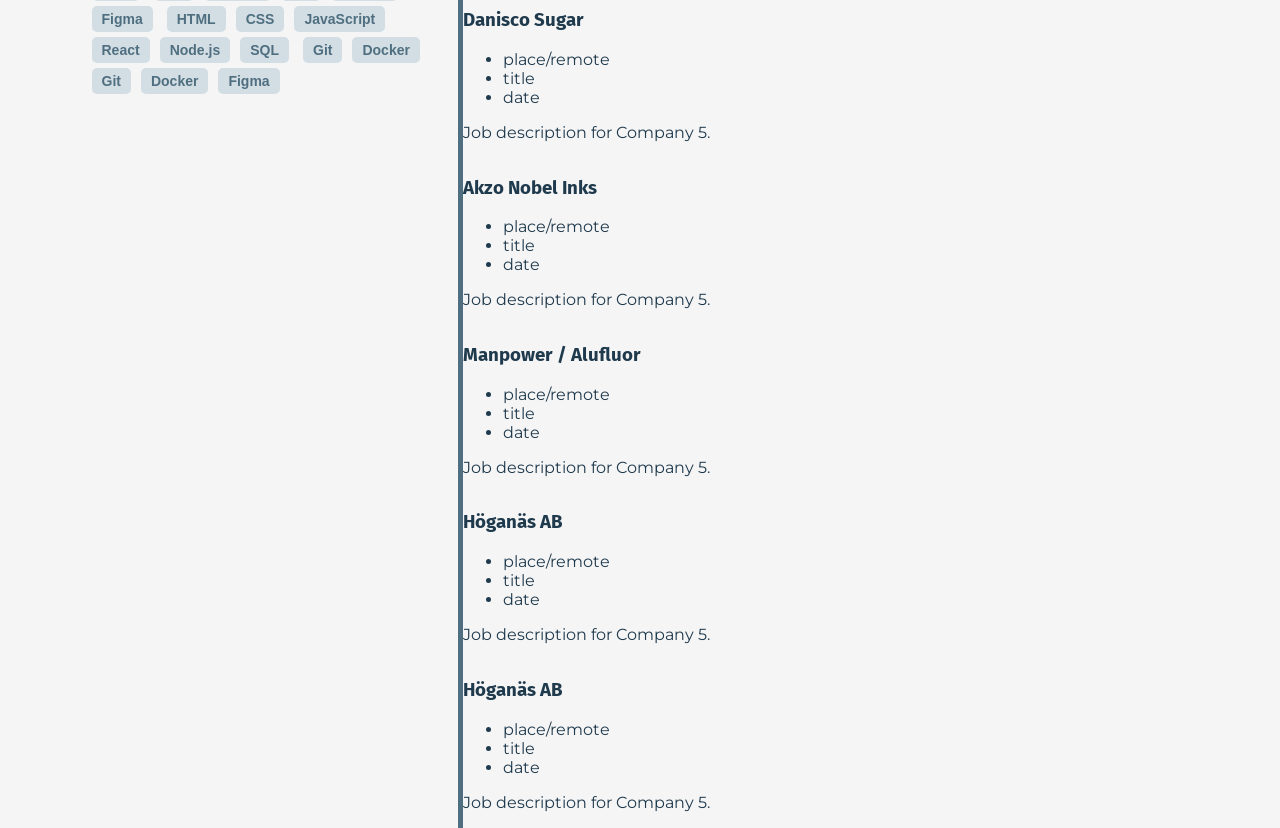
==== commit 91169faf: "contact-summary is done" ====
--- a/index.html
+++ b/index.html
@@ -57,10 +57,19 @@
                 <!-- Education section -->
                 <div class="div-education">
                     <h2>Education</h2>
-                    <ul>
-                        <li>School 1</li>
-                        <li>School 2</li>
-                    </ul>
+                    <div class="education">
+                        <h3>Sundsgårdens Folkhögskola</h3>
+                        <h4>Backend Developer (YH-kurs, 99p)</h4>
+                        <h4>aug 2025 till jan 2026</h4>
+                        <p>Yrkeshögskolekurs i serverside-webbutveckling. Projektbaserad, heltid, undervisning på engelska.</p>
+                    </div>
+                    <div class="education">
+                        <h3>Sundsgårdens Folkhögskola</h3>
+                        <h4>Tech for Women (Frontend / webbutveckling)</h4>
+                        <h4>jan 2025 till jun 2025</h4>
+                        <p>Heltidsutbildning inom frontendutveckling, undervisning på engelska. 
+                            Projektbaserad med team- och individuella uppgifter.</p>
+                    </div>
                 </div>
                 <!-- Languages section -->
                 <div class="div-languages">
@@ -73,11 +82,20 @@
                 <!-- Skills section -->
                 <div class="div-skills">
                     <h2>Skills</h2>
-                    <ul>
-                        <li>HTML</li>
-                        <li>CSS</li>
-                        <li>JavaScript</li>
-                    </ul>
+                    <span>HTML</span><span>CSS</span><span>JavaScript</span><span>React</span><span>Node.js</span><span>SQL</span>
+                    <span>Git</span><span>Docker</span><span>Git</span><span>Docker</span><span>Figma</span>
+                    <span>HTML</span><span>CSS</span><span>JavaScript</span><span>React</span><span>Node.js</span><span>SQL</span>
+                    <span>Git</span><span>Docker</span><span>Git</span><span>Docker</span><span>Figma</span>
+                    <span>HTML</span><span>CSS</span><span>JavaScript</span><span>React</span><span>Node.js</span><span>SQL</span>
+                    <span>Git</span><span>Docker</span><span>Git</span><span>Docker</span><span>Figma</span>
+                    <span>HTML</span><span>CSS</span><span>JavaScript</span><span>React</span><span>Node.js</span><span>SQL</span>
+                    <span>Git</span><span>Docker</span><span>Git</span><span>Docker</span><span>Figma</span>
+                    <span>HTML</span><span>CSS</span><span>JavaScript</span><span>React</span><span>Node.js</span><span>SQL</span>
+                    <span>Git</span><span>Docker</span><span>Git</span><span>Docker</span><span>Figma</span>
+                    <span>HTML</span><span>CSS</span><span>JavaScript</span><span>React</span><span>Node.js</span><span>SQL</span>
+                    <span>Git</span><span>Docker</span><span>Git</span><span>Docker</span><span>Figma</span>
+                    <span>HTML</span><span>CSS</span><span>JavaScript</span><span>React</span><span>Node.js</span><span>SQL</span>
+                    <span>Git</span><span>Docker</span><span>Git</span><span>Docker</span><span>Figma</span>
                 </div>
             </section>
             <!-- Main section for work experience -->
--- a/styles/styles.css
+++ b/styles/styles.css
@@ -159,6 +159,17 @@
 .div-skills {
     
 }
+.div-skills span {
+    display: inline-block;
+    margin-right: 10px;
+    margin-bottom: 5px;
+    padding: 5px 10px;
+    font-weight: 600;
+    font-size: 14px;
+    color: #4F6F80;
+    background-color: #D3DEE4;
+    border-radius: 5px;
+}
 
 /*Main section for work experience*/
 .section-work-experience {
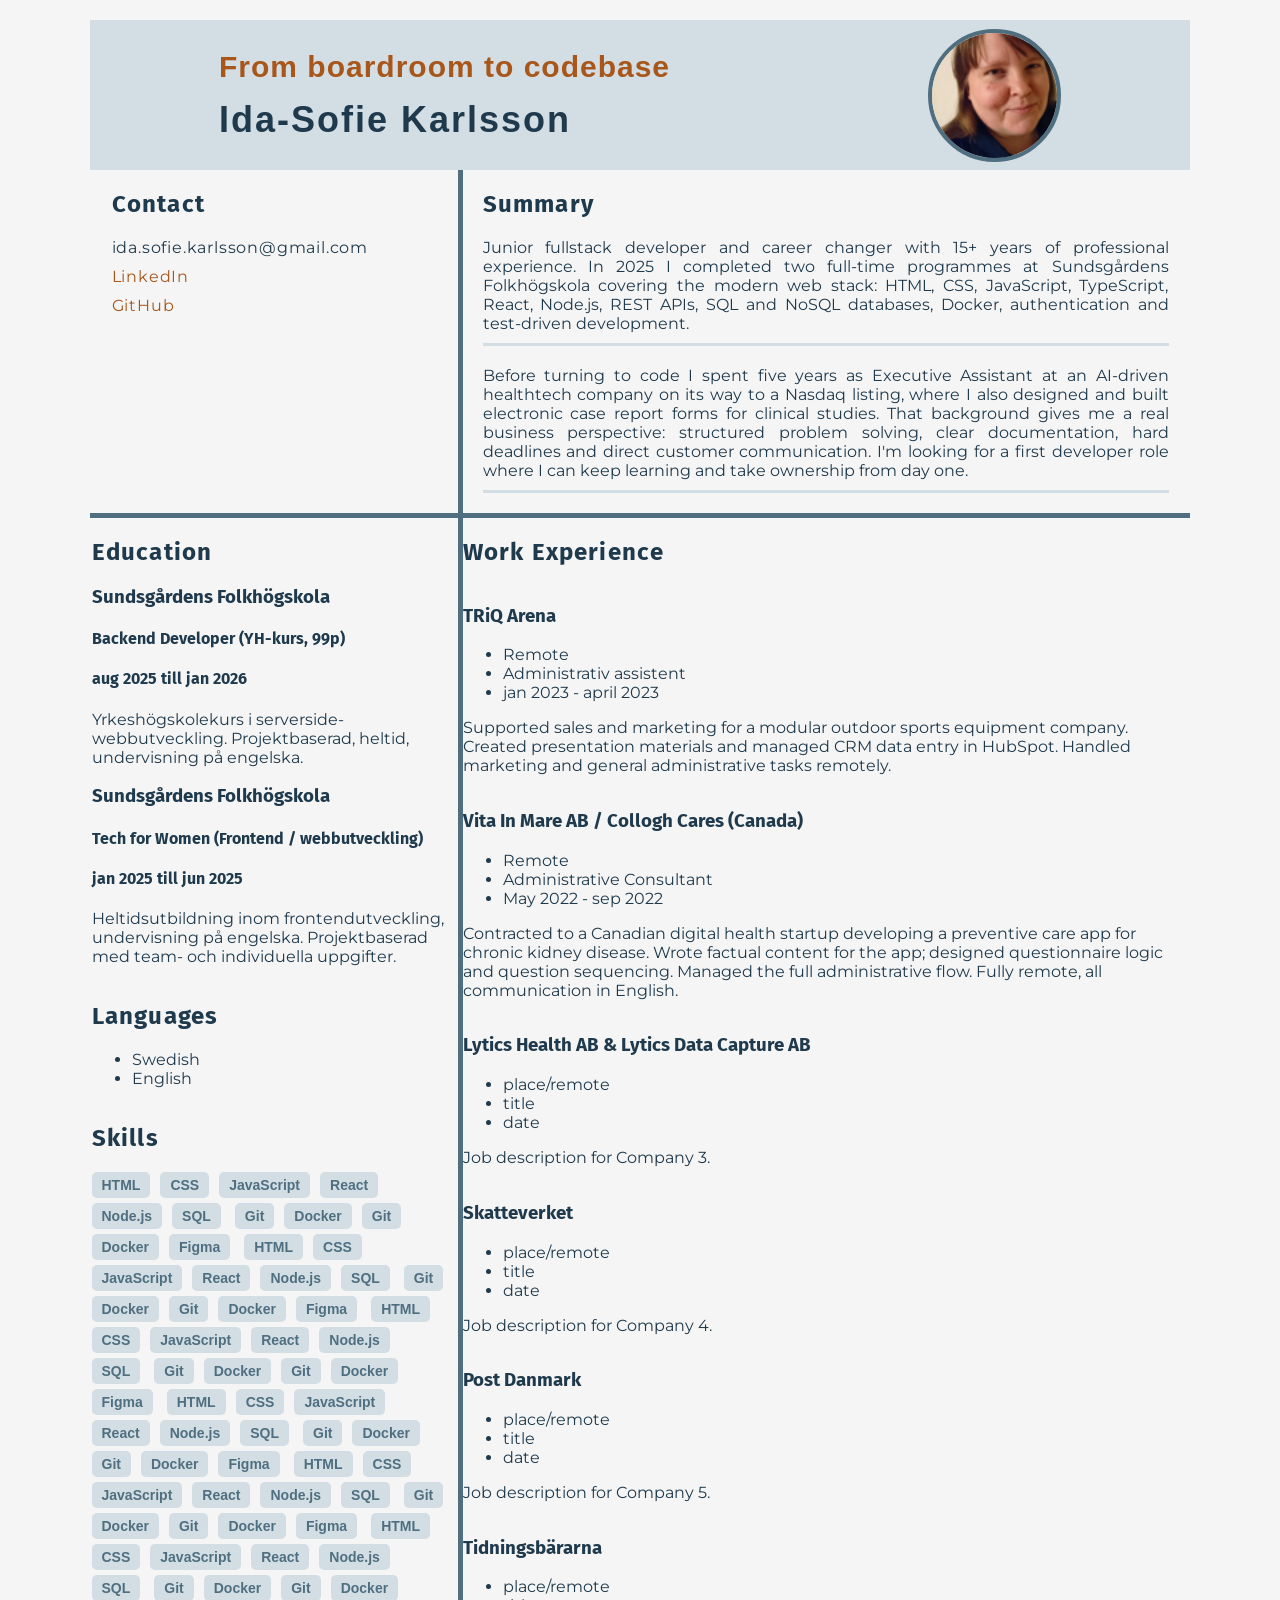
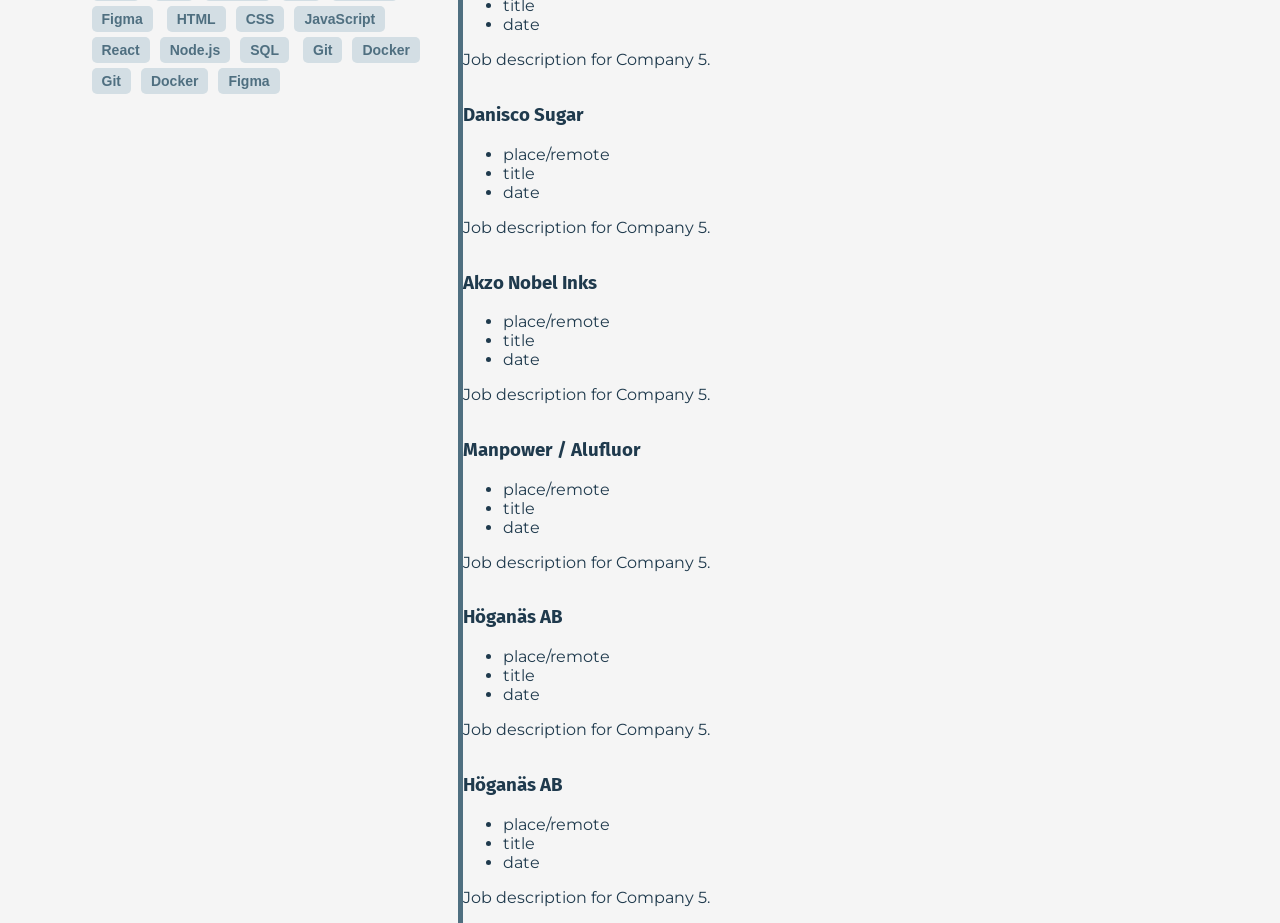
==== commit c5b5cf43: "colors for group project on secret link" ====
--- a/index.html
+++ b/index.html
@@ -103,25 +103,29 @@
                 <!-- Work experience section -->
                 <h2>Work Experience</h2>
                 <div class="jobb">
-                    <h3>Triq Arena</h3>
-                    <ul>
-                        <li>place/remote</li>
-                        <li>title</li>
-                        <li>date</li>
-                    </ul>
-                    <p>Job description for Company 1.</p>
-                </div>
-                <div class="jobb">
-                    <h3>Vita in Mare AB / Collogh Care</h3>
-                    <ul>
-                        <li>place/remote</li>
-                        <li>title</li>
-                        <li>date</li>
-                    </ul>
-                    <p>Job description for Company 2.</p>
-                </div>
-                <div class="jobb">
-                    <h3>Lytics Health AB</h3>
+                    <h3>TRiQ Arena</h3>
+                    <ul>
+                        <li>Remote</li>
+                        <li>Administrativ assistent</li>
+                        <li>jan 2023 - april 2023</li>
+                    </ul>
+                    <p>Supported sales and marketing for a modular outdoor sports equipment company. 
+                        Created presentation materials and managed CRM data entry in HubSpot. 
+                        Handled marketing and general administrative tasks remotely.</p>
+                </div>
+                <div class="jobb">
+                    <h3>Vita In Mare AB / Collogh Cares (Canada)</h3>
+                    <ul>
+                        <li>Remote</li>
+                        <li>Administrative Consultant</li>
+                        <li>May 2022 - sep 2022</li>
+                    </ul>
+                    <p>Contracted to a Canadian digital health startup developing a preventive care app for chronic kidney disease. 
+                        Wrote factual content for the app; designed questionnaire logic and question sequencing. 
+                        Managed the full administrative flow. Fully remote, all communication in English.</p>
+                </div>
+                <div class="jobb">
+                    <h3>Lytics Health AB &amp; Lytics Data Capture AB</h3>
                     <ul>
                         <li>place/remote</li>
                         <li>title</li>
